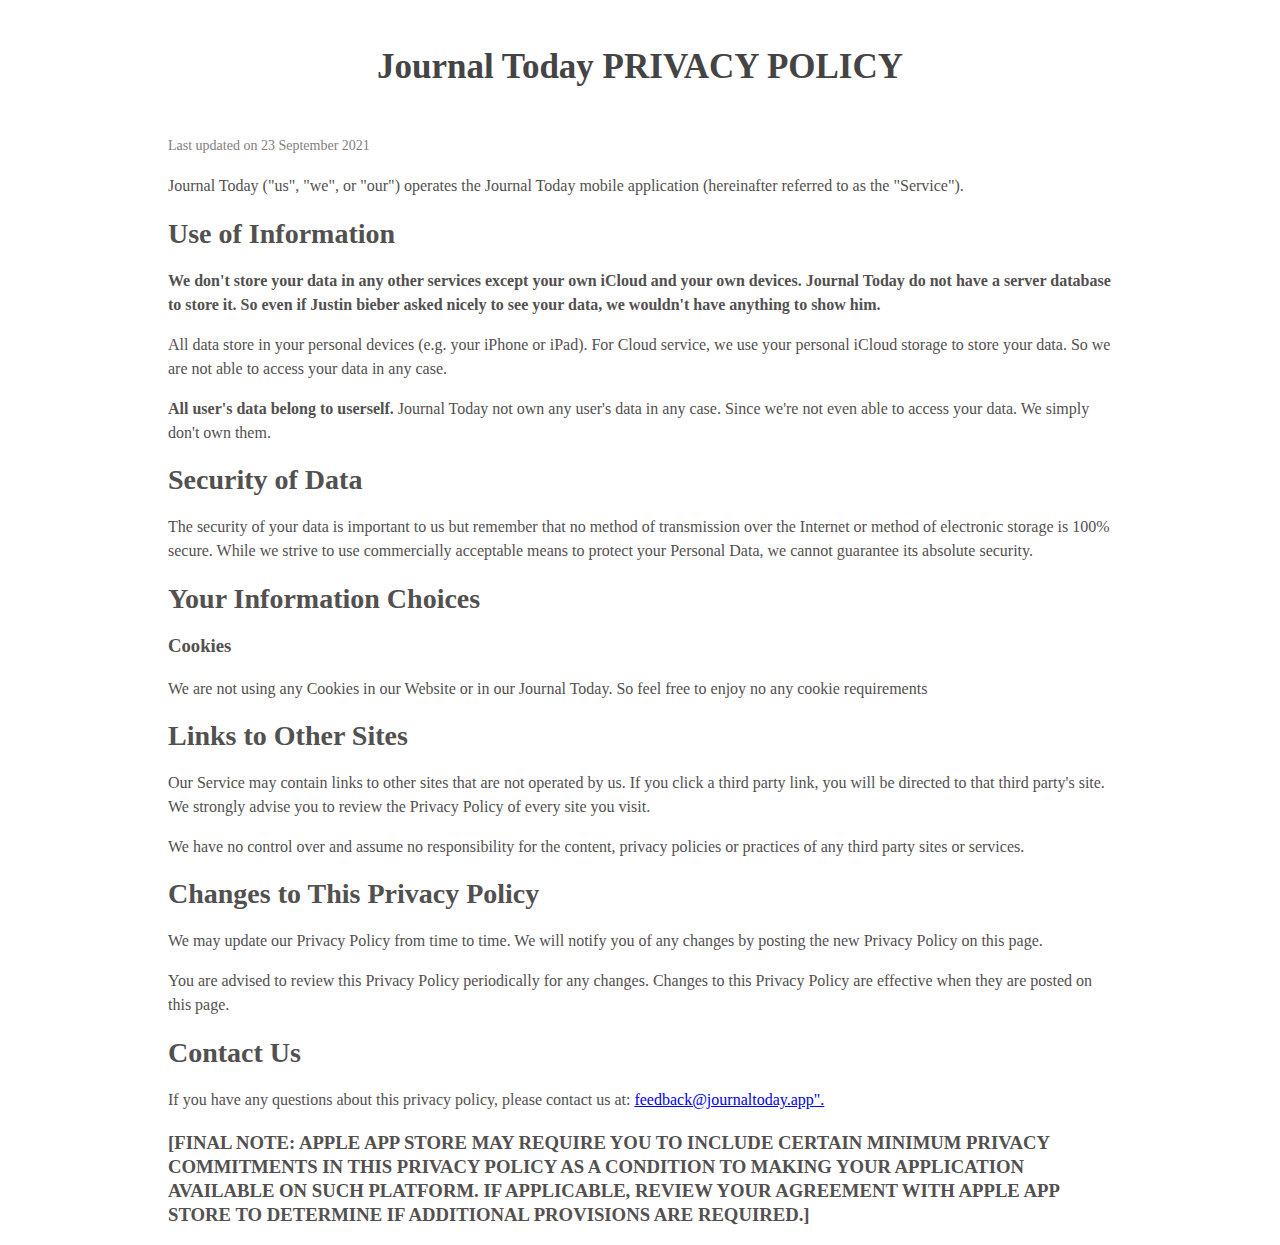
==== PrivacyPolicy.html @ 5b6bb400 "update" ====
<!DOCTYPE html>
<html>

<head>
    <title>Journal Today</title>
    <style>
        h1 {
            color: #444444;
            text-align: center;
            font-family: "Times New Roman";
            font-size: 35px;
            line-height: 150%;
            padding: 0.5em;
        }

        h2 {
            font-size: 28px;
        }

        body {
            font-family: "Trebuchet MS";
            color: #535050;
            font-size: 16px;
            line-height: 150%;
            padding: 0em 10em;
        }
    </style>
</head>

<body>
    <header>
        <h1>Journal Today PRIVACY POLICY</h1>
    </header>

    <main>
        <p style="color: rgb(131, 126, 126);font-size: 14px;">Last updated on 23 September 2021</p>
        <p>Journal Today ("us", "we", or "our") operates the Journal Today mobile application (hereinafter referred to
            as the "Service").</p>
        <h2>Use of Information</h2>
        <p><strong>We don't store your data in any other services except your own iCloud and your own devices.
                Journal
                Today do not have a server database to store it. So even if Justin bieber asked nicely to see your data,
                we
                wouldn't have anything to show him.</strong></p>

        <p>All data store in your personal devices (e.g. your iPhone or iPad). For Cloud service, we use your
            personal iCloud storage to store your data. So we are not able to access your data in any case.</p>

        <p><strong>All user's data belong to userself. </strong>Journal Today not own any user's data in any
            case. Since
            we're not even able to access your data. We simply don't own them.</p>

        <h2>Security of Data</h2>
        <p>The security of your data is important to us but remember that no method of transmission over the Internet or
            method of electronic storage is 100% secure. While we strive to use commercially acceptable means to protect
            your Personal Data, we cannot guarantee its absolute security.</p>

        <h2>Your Information Choices</h2>
        <h3>Cookies</h3>
        <p>We are not using any Cookies in our Website or in our Journal Today. So feel free to enjoy no any cookie
            requirements</p>

        <h2>Links to Other Sites</h2>
        <p>Our Service may contain links to other sites that are not operated by us. If you click a third party link,
            you will be directed to that third party's site. We strongly advise you to review the Privacy Policy of
            every site you visit. </p>
        <p>We have no control over and assume no responsibility for the content, privacy policies or practices of any
            third party sites or services.</p>
        <h2>Changes to This Privacy Policy</h2>
        <p>We may update our Privacy Policy from time to time. We will notify you of any changes by posting the new
            Privacy Policy on this page. </p>

        <p>You are advised to review this Privacy Policy periodically for any changes. Changes to this Privacy Policy
            are effective when they are posted on this page. </p>
        <h2>Contact Us</h2>
        <p>If you have any questions about this privacy policy, please contact us at: <a href="feedback@journaltoday.app"
                target="_blank">feedback@journaltoday.app".</a></p>
        <h3>[FINAL NOTE: APPLE APP STORE MAY REQUIRE YOU TO INCLUDE CERTAIN MINIMUM PRIVACY COMMITMENTS IN THIS PRIVACY
            POLICY AS A CONDITION TO MAKING YOUR APPLICATION AVAILABLE ON SUCH PLATFORM. IF APPLICABLE, REVIEW YOUR
            AGREEMENT WITH APPLE APP STORE TO DETERMINE IF ADDITIONAL PROVISIONS ARE REQUIRED.]</h3>

    </main>

</body>

</html>
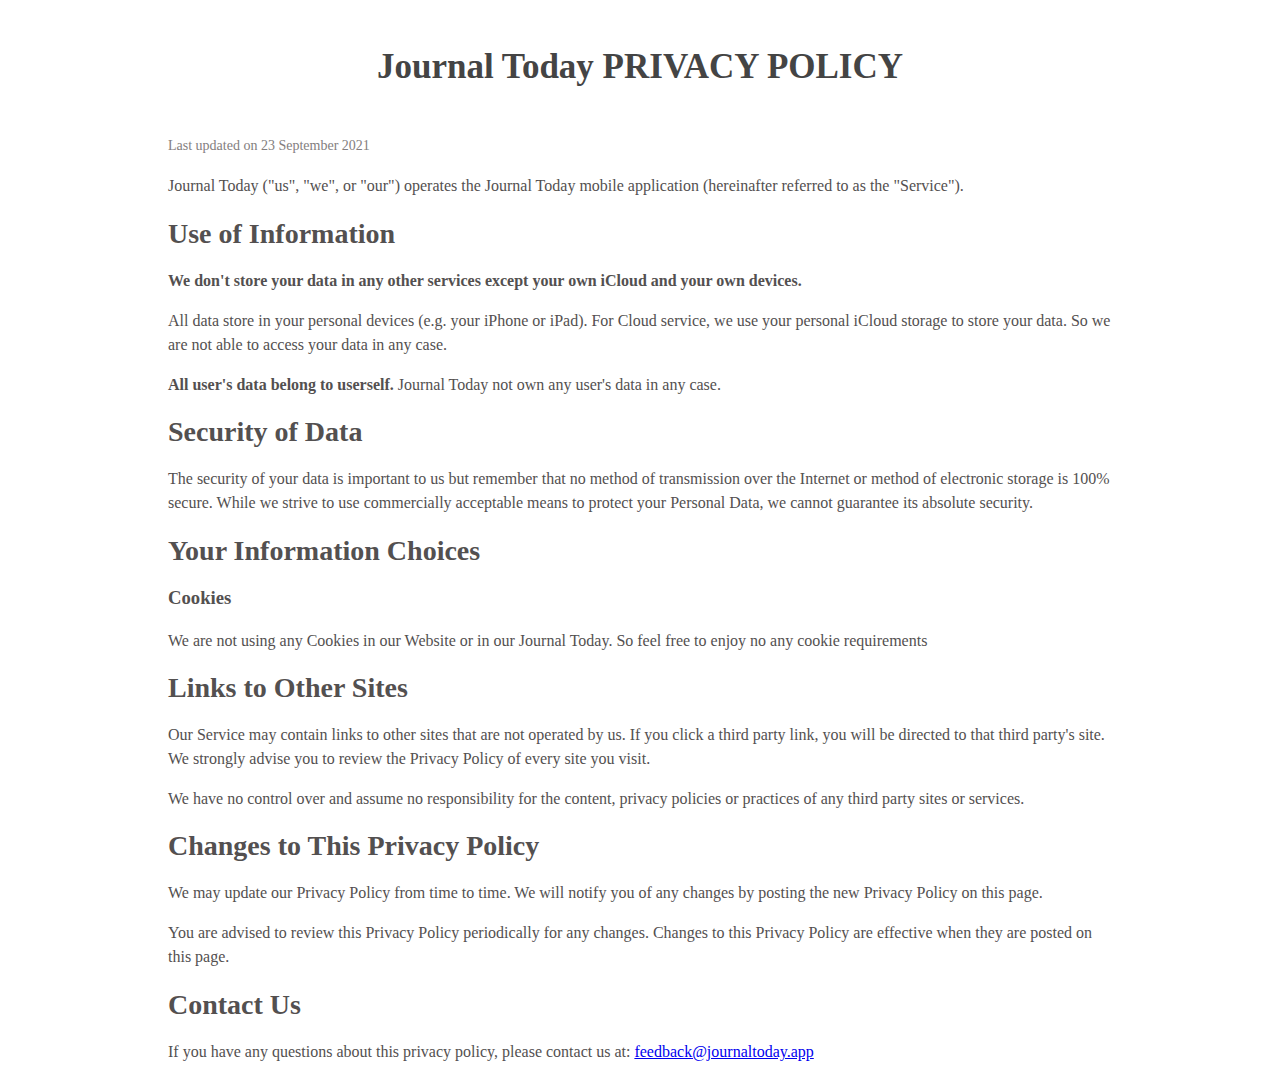
==== commit dd141382: "someupdates" ====
--- a/PrivacyPolicy.html
+++ b/PrivacyPolicy.html
@@ -37,18 +37,13 @@
         <p>Journal Today ("us", "we", or "our") operates the Journal Today mobile application (hereinafter referred to
             as the "Service").</p>
         <h2>Use of Information</h2>
-        <p><strong>We don't store your data in any other services except your own iCloud and your own devices.
-                Journal
-                Today do not have a server database to store it. So even if Justin bieber asked nicely to see your data,
-                we
-                wouldn't have anything to show him.</strong></p>
+        <p><strong>We don't store your data in any other services except your own iCloud and your own devices.</strong></p>
 
         <p>All data store in your personal devices (e.g. your iPhone or iPad). For Cloud service, we use your
             personal iCloud storage to store your data. So we are not able to access your data in any case.</p>
 
         <p><strong>All user's data belong to userself. </strong>Journal Today not own any user's data in any
-            case. Since
-            we're not even able to access your data. We simply don't own them.</p>
+            case.</p>
 
         <h2>Security of Data</h2>
         <p>The security of your data is important to us but remember that no method of transmission over the Internet or
@@ -74,10 +69,7 @@
             are effective when they are posted on this page. </p>
         <h2>Contact Us</h2>
         <p>If you have any questions about this privacy policy, please contact us at: <a href="feedback@journaltoday.app"
-                target="_blank">feedback@journaltoday.app".</a></p>
-        <h3>[FINAL NOTE: APPLE APP STORE MAY REQUIRE YOU TO INCLUDE CERTAIN MINIMUM PRIVACY COMMITMENTS IN THIS PRIVACY
-            POLICY AS A CONDITION TO MAKING YOUR APPLICATION AVAILABLE ON SUCH PLATFORM. IF APPLICABLE, REVIEW YOUR
-            AGREEMENT WITH APPLE APP STORE TO DETERMINE IF ADDITIONAL PROVISIONS ARE REQUIRED.]</h3>
+                target="_blank">feedback@journaltoday.app</a></p>
 
     </main>
 
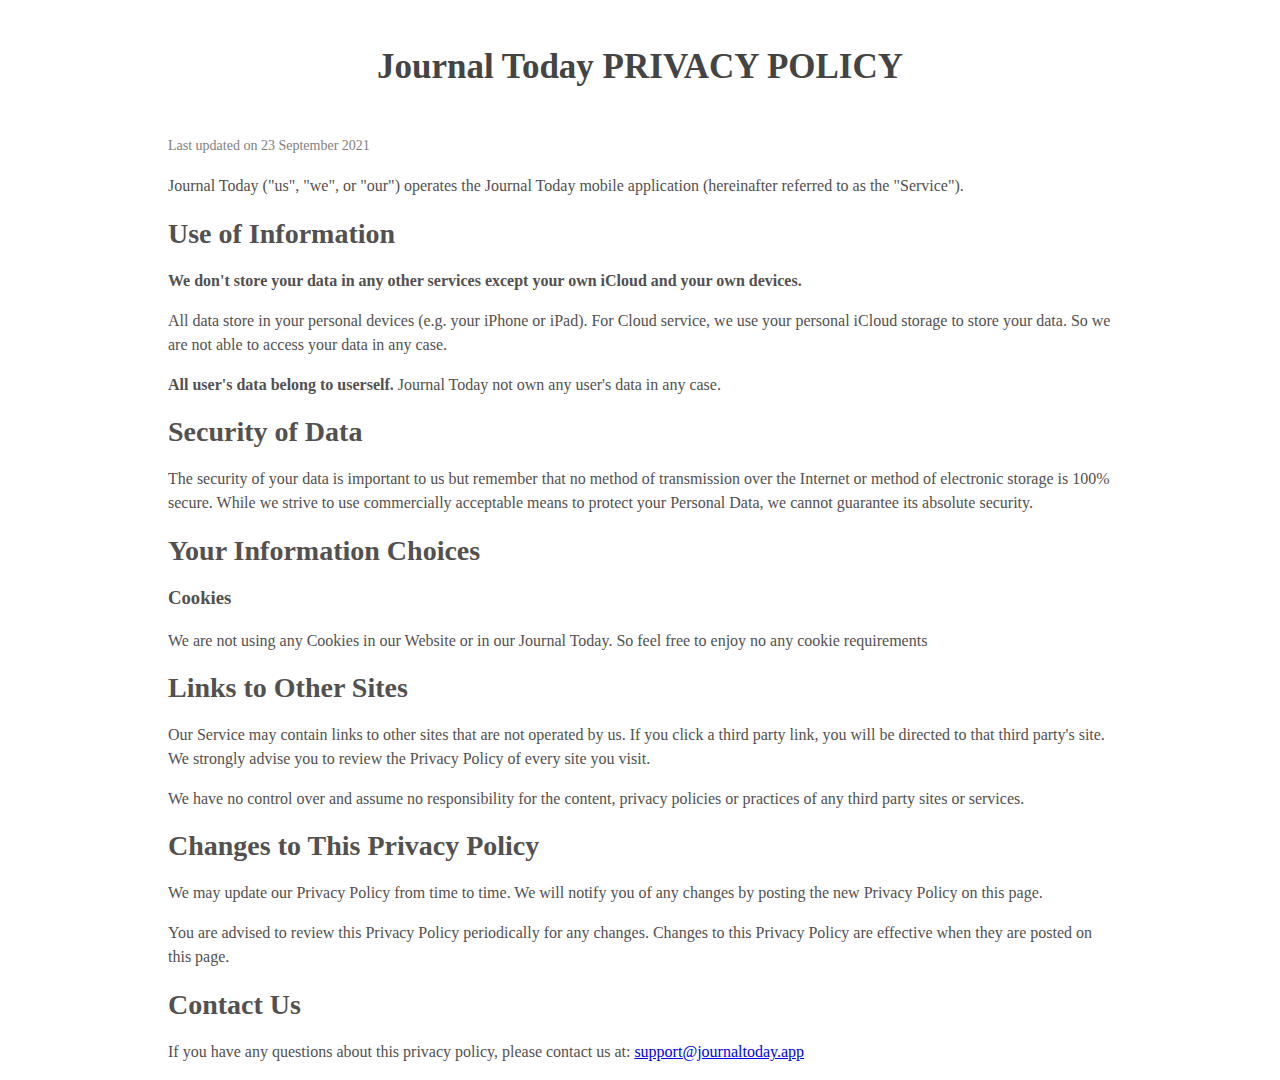
==== commit 446e0127: "support@journaltoday.app" ====
--- a/PrivacyPolicy.html
+++ b/PrivacyPolicy.html
@@ -68,8 +68,8 @@
         <p>You are advised to review this Privacy Policy periodically for any changes. Changes to this Privacy Policy
             are effective when they are posted on this page. </p>
         <h2>Contact Us</h2>
-        <p>If you have any questions about this privacy policy, please contact us at: <a href="feedback@journaltoday.app"
-                target="_blank">feedback@journaltoday.app</a></p>
+        <p>If you have any questions about this privacy policy, please contact us at: <a href="support@journaltoday.app"
+                target="_blank">support@journaltoday.app</a></p>
 
     </main>
 
